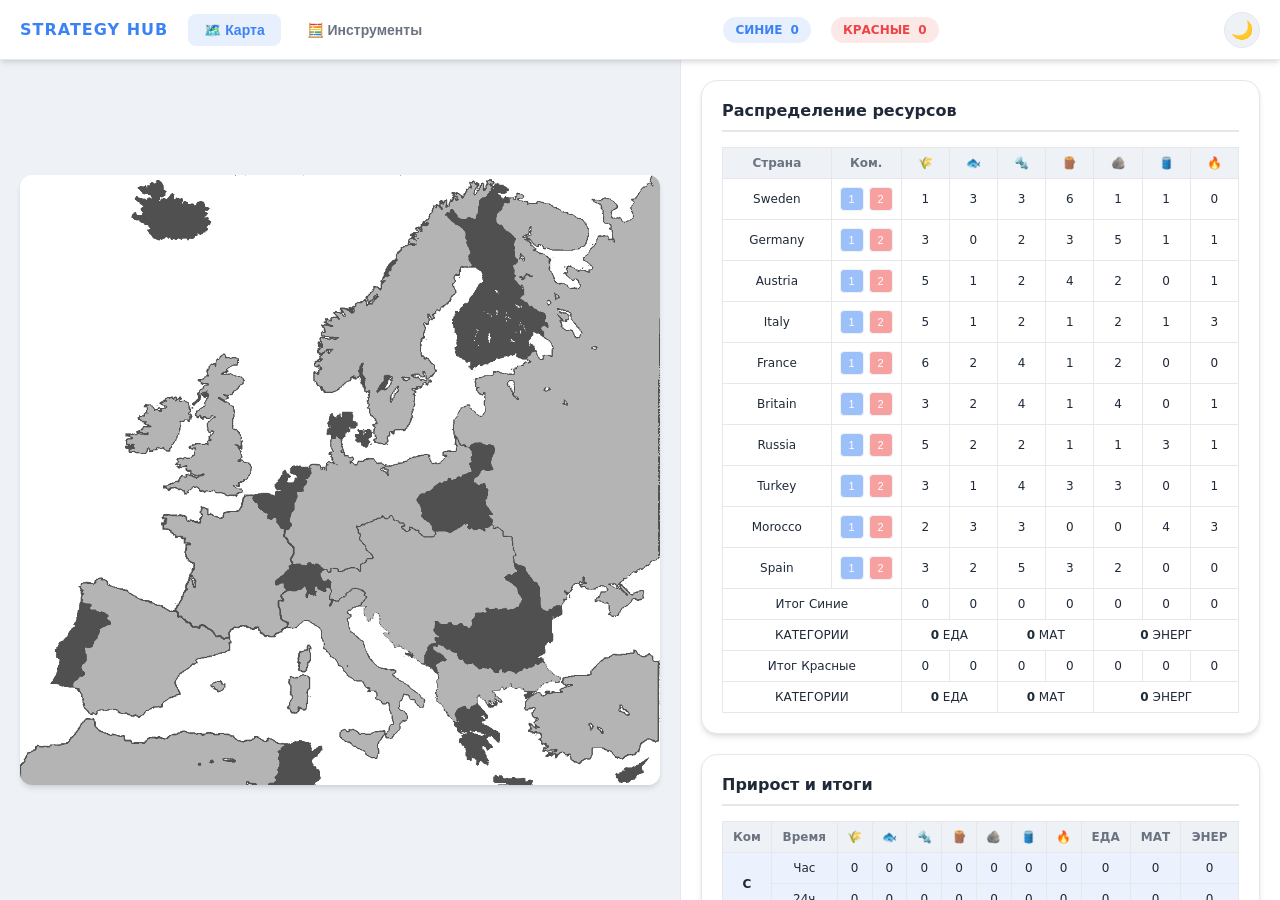
==== index.html @ 1a033792 "Update index.html" ====
<!DOCTYPE html>
<html lang="ru">
<head>
    <meta charset="UTF-8">
    <meta name="viewport" content="width=device-width, initial-scale=1.0">
    <title>Alliance Tools & Map</title>
    <!-- Подключение стилей -->
    <link rel="stylesheet" href="style.css">
</head>
<body>

<!-- =====================
     ШАПКА (HUD + НАВИГАЦИЯ)
===================== -->
<header class="top-hud">
    <div class="hud-left">
        <span class="game-title">STRATEGY HUB</span>
        <nav class="main-nav">
            <button class="nav-btn active" onclick="switchTab('map-view')">🗺️ Карта</button>
            <button class="nav-btn" onclick="switchTab('tools-view')">🧮 Инструменты</button>
        </nav>
    </div>

    <!-- Показатели команд (видны только на карте, но оставим в шапке) -->
    <div class="hud-center" id="team-scores">
        <div class="hud-team blue">
            <span>СИНИЕ</span>
            <span id="hud-blue-total">0</span>
        </div>
        <div class="hud-team red">
            <span>КРАСНЫЕ</span>
            <span id="hud-red-total">0</span>
        </div>
    </div>

    <div class="hud-right">
        <button id="themeToggle" class="theme-btn">🌙</button>
    </div>
</header>

<!-- =====================
     КОНТЕНТ
===================== -->
<main class="main-content">

    <!-- ВКЛАДКА 1: КАРТА (ИЗ INDEX.HTML) -->
    <div id="map-view" class="view-section active">
        <div class="container-map">
            <div class="map-wrapper">
                <div id="loader" class="loading-overlay">Загрузка карты...</div>
                <canvas id="gameCanvas"></canvas>
            </div>

            <div class="sidebar">
                <!-- РЕСУРСЫ -->
                <div class="card">
                    <h3>Распределение ресурсов</h3>
                    <div class="table-responsive">
                        <table id="resourceTable">
                            <thead>
                                <tr>
                                    <th align="left">Страна</th>
                                    <th width="70">Ком.</th>
                                    <th>🌾</th><th>🐟</th><th>🔩</th><th>🪵</th><th>🪨</th><th>🛢️</th><th>🔥</th>
                                </tr>
                            </thead>
                            <tbody id="tableBody"></tbody>
                            <tfoot>
                                <tr class="sum-row sum-blue">
                                    <td colspan="2">Итог Синие</td>
                                    <td id="sb0">0</td><td id="sb1">0</td><td id="sb2">0</td>
                                    <td id="sb3">0</td><td id="sb4">0</td><td id="sb5">0</td><td id="sb6">0</td>
                                </tr>
                                <tr class="cat-row sum-blue">
                                    <td colspan="2">КАТЕГОРИИ</td>
                                    <td colspan="2" id="cat-sb-food">0 <span class="cat-label">ЕДА</span></td>
                                    <td colspan="2" id="cat-sb-mats">0 <span class="cat-label">МАТ</span></td>
                                    <td colspan="3" id="cat-sb-ener">0 <span class="cat-label">ЭНЕРГ</span></td>
                                </tr>

                                <tr class="sum-row sum-red">
                                    <td colspan="2">Итог Красные</td>
                                    <td id="sr0">0</td><td id="sr1">0</td><td id="sr2">0</td>
                                    <td id="sr3">0</td><td id="sr4">0</td><td id="sr5">0</td><td id="sr6">0</td>
                                </tr>
                                <tr class="cat-row sum-red">
                                    <td colspan="2">КАТЕГОРИИ</td>
                                    <td colspan="2" id="cat-sr-food">0 <span class="cat-label">ЕДА</span></td>
                                    <td colspan="2" id="cat-sr-mats">0 <span class="cat-label">МАТ</span></td>
                                    <td colspan="3" id="cat-sr-ener">0 <span class="cat-label">ЭНЕРГ</span></td>
                                </tr>
                            </tfoot>
                        </table>
                    </div>
                </div>

                <!-- ПРИРОСТ -->
                <div class="card">
                    <h3>Прирост и итоги</h3>
                    <div class="table-responsive">
                        <table id="growthTable">
                            <thead>
                                <tr>
                                    <th>Ком</th>
                                    <th>Время</th>
                                    <th>🌾</th><th>🐟</th><th>🔩</th><th>🪵</th>
                                    <th>🪨</th><th>🛢️</th><th>🔥</th>
                                    <th>ЕДА</th><th>МАТ</th><th>ЭНЕР</th>
                                </tr>
                            </thead>
                            <tbody>
                                <tr class="row-blue">
                                    <td rowspan="2"><b>С</b></td>
                                    <td>Час</td>
                                    <td id="gbh0">0</td><td id="gbh1">0</td><td id="gbh2">0</td>
                                    <td id="gbh3">0</td><td id="gbh4">0</td><td id="gbh5">0</td><td id="gbh6">0</td>
                                    <td id="gbh-food">0</td><td id="gbh-mats">0</td><td id="gbh-ener">0</td>
                                </tr>
                                <tr class="row-blue">
                                    <td>24ч</td>
                                    <td id="gbd0">0</td><td id="gbd1">0</td><td id="gbd2">0</td>
                                    <td id="gbd3">0</td><td id="gbd4">0</td><td id="gbd5">0</td><td id="gbd6">0</td>
                                    <td id="gbd-food">0</td><td id="gbd-mats">0</td><td id="gbd-ener">0</td>
                                </tr>

                                <tr class="row-red">
                                    <td rowspan="2"><b>К</b></td>
                                    <td>Час</td>
                                    <td id="grh0">0</td><td id="grh1">0</td><td id="grh2">0</td>
                                    <td id="grh3">0</td><td id="grh4">0</td><td id="grh5">0</td><td id="grh6">0</td>
                                    <td id="grh-food">0</td><td id="grh-mats">0</td><td id="grh-ener">0</td>
                                </tr>
                                <tr class="row-red">
                                    <td>24ч</td>
                                    <td id="grd0">0</td><td id="grd1">0</td><td id="grd2">0</td>
                                    <td id="grd3">0</td><td id="grd4">0</td><td id="grd5">0</td><td id="grd6">0</td>
                                    <td id="grd-food">0</td><td id="grd-mats">0</td><td id="grd-ener">0</td>
                                </tr>
                            </tbody>
                        </table>
                    </div>
                </div>
            </div>
        </div>
    </div>

    <!-- ВКЛАДКА 2: ИНСТРУМЕНТЫ (Калькуляторы) -->
    <div id="tools-view" class="view-section hidden">
        <div class="tools-grid">
            
            <!-- 1. Калькулятор Времени (5km) -->
            <div class="card tool-card">
                <h3>⏳ Калькулятор времени</h3>
                <div class="form-group">
                    <label>Расстояние (км):</label>
                    <input type="number" id="time-distance" min="0" step="any" placeholder="Например: 50">
                </div>
                <div class="form-group">
                    <label>Скорость юнита (км/ч):</label>
                    <input type="number" id="time-speed" min="0" step="any" placeholder="Например: 35">
                </div>
                <div class="form-group">
                    <label>Скорость карты:</label>
                    <input type="number" id="time-mapSpeed" min="1" step="any" value="1">
                </div>
                <div class="form-group">
                    <label>Тип провинции:</label>
                    <select id="time-faction">
                        <option value="1">Своя провинция (100%)</option>
                        <option value="0.7">Дружеская (70%)</option>
                        <option value="0.35">Вражеская (35%)</option>
                    </select>
                </div>
                <div class="form-check">
                    <input type="checkbox" id="time-march">
                    <label for="time-march">Марш-бросок (+50%)</label>
                </div>
                <button class="btn btn-primary full-width" onclick="calcTimeTravel()">Рассчитать</button>
                <div class="result-box" id="time-result">Ожидание данных...</div>
            </div>

            <!-- 2. Калькулятор Дороги (Doroga) -->
            <div class="card tool-card">
                <h3>🛣️ Калькулятор дороги</h3>
                <div class="form-group">
                    <label>1-я половина (км) и Тип:</label>
                    <div class="input-row">
                        <input type="number" id="road-dist1" placeholder="Км">
                        <select id="road-terrain1">
                            <option value="neutral">Своя</option>
                            <option value="friendly">Друг</option>
                            <option value="enemy">Враг</option>
                        </select>
                    </div>
                </div>
                <div class="form-group">
                    <label>2-я половина (км) и Тип:</label>
                    <div class="input-row">
                        <input type="number" id="road-dist2" placeholder="Км">
                        <select id="road-terrain2">
                            <option value="neutral">Своя</option>
                            <option value="friendly">Друг</option>
                            <option value="enemy">Враг</option>
                        </select>
                    </div>
                </div>
                <div class="form-group">
                    <label>Скорость армии (км/ч):</label>
                    <input type="number" id="road-speed" placeholder="Скорость">
                </div>
                <div class="form-check">
                    <input type="checkbox" id="road-march">
                    <label for="road-march">Марш-бросок</label>
                </div>
                <button class="btn btn-primary full-width" onclick="calcRoadTravel()">Рассчитать время</button>
                <div class="result-box" id="road-result">Ожидание...</div>
            </div>

            <!-- 4. Калькулятор Морали (Moral) -->
            <div class="card tool-card">
                <h3>❤️ Калькулятор морали</h3>
                <div class="input-row">
                    <div class="form-group">
                        <label>Мораль своя (%):</label>
                        <input type="number" id="moral-val">
                    </div>
                    <div class="form-group">
                        <label>Мораль союзника:</label>
                        <input type="number" id="moral-ally">
                    </div>
                </div>
                <div class="form-group">
                    <label>Пехота (Текущ / Макс):</label>
                    <div class="input-row">
                        <input type="number" id="inf-hp" placeholder="HP">
                        <input type="number" id="inf-max" placeholder="Max">
                    </div>
                </div>
                <div class="form-group">
                    <label>Техника (Текущ / Макс):</label>
                    <div class="input-row">
                        <input type="number" id="tank-hp" placeholder="HP">
                        <input type="number" id="tank-max" placeholder="Max">
                    </div>
                </div>
                <button class="btn btn-primary full-width" onclick="calcMorale()">Рассчитать HP</button>
                <div class="result-box scrollable" id="moral-result">Результат...</div>
            </div>

        </div>
    </div>

</main>

<!-- Подключение скриптов -->
<script src="script.js"></script>
</body>
</html>
---- style.css ----
/* =====================
   ТЕМЫ (ДЕНЬ / НОЧЬ)
===================== */
:root {
    --bg: #eef2f6;
    --bg-soft: #ffffff;
    --bg-card: #ffffff;
    --text: #1f2937;
    --text-muted: #6b7280;
    --border: #e5e7eb;
    --input-bg: #f9fafb;
    --primary: #3b82f6;
    --primary-hover: #2563eb;
    --blue-soft: #e8f0fe;
    --red-soft: #fde8e8;
    --shadow: 0 4px 6px -1px rgba(0, 0, 0, 0.1), 0 2px 4px -1px rgba(0, 0, 0, 0.06);

    --team-blue: #3b82f6;
    --team-red: #ef4444;
}

body.dark {
    --bg: #0f172a;
    --bg-soft: #1e293b;
    --bg-card: #1e293b;
    --text: #e2e8f0;
    --text-muted: #94a3b8;
    --border: #334155;
    --input-bg: #020617;
    --primary: #60a5fa;
    --primary-hover: #3b82f6;
    --blue-soft: rgba(59, 130, 246, 0.2);
    --red-soft: rgba(239, 68, 68, 0.2);
    --shadow: 0 10px 15px -3px rgba(0, 0, 0, 0.5);
    
    --team-blue: #60a5fa;
    --team-red: #f87171;
}

* { box-sizing: border-box; }
body { margin: 0; font-family: 'Inter', system-ui, sans-serif; background: var(--bg); color: var(--text); transition: background .3s, color .3s; }

/* =====================
   LAYOUT & HUD
===================== */
.top-hud {
    position: fixed; top: 0; left: 0; right: 0; height: 60px;
    background: var(--bg-soft); border-bottom: 1px solid var(--border);
    display: flex; align-items: center; justify-content: space-between;
    padding: 0 20px; z-index: 1000; box-shadow: var(--shadow);
}

.hud-left { display: flex; align-items: center; gap: 20px; }
.game-title { font-weight: 800; letter-spacing: 1px; font-size: 16px; color: var(--primary); }

.main-nav { display: flex; gap: 10px; }
.nav-btn {
    background: transparent; border: none; padding: 8px 16px;
    color: var(--text-muted); font-weight: 600; cursor: pointer;
    border-radius: 8px; transition: all 0.2s; font-size: 14px;
}
.nav-btn:hover { background: var(--bg); color: var(--text); }
.nav-btn.active { background: var(--blue-soft); color: var(--primary); }

.hud-center { display: flex; gap: 20px; }
.hud-team {
    padding: 6px 12px; border-radius: 20px; font-size: 12px; font-weight: 700; display: flex; gap: 8px;
}
.hud-team.blue { background: var(--blue-soft); color: var(--team-blue); }
.hud-team.red { background: var(--red-soft); color: var(--team-red); }

.theme-btn {
    background: var(--bg); border: 1px solid var(--border);
    width: 36px; height: 36px; border-radius: 50%; cursor: pointer;
    display: flex; align-items: center; justify-content: center; font-size: 18px;
}

.main-content { padding-top: 60px; height: 100vh; overflow: hidden; }

/* =====================
   VIEW SECTIONS
===================== */
.view-section { height: 100%; width: 100%; display: none; overflow-y: auto; }
.view-section.active { display: block; }

/* MAP VIEW STYLES */
.container-map { display: flex; height: calc(100vh - 60px); }
.map-wrapper {
    flex: 1; background: var(--bg); position: relative;
    display: flex; align-items: center; justify-content: center; padding: 20px;
}
canvas { max-width: 100%; max-height: 90%; border-radius: 12px; box-shadow: var(--shadow); }
.loading-overlay {
    position: absolute; inset: 0; background: rgba(0,0,0,0.5); color: #fff;
    display: flex; align-items: center; justify-content: center; font-size: 20px; font-weight: bold;
    backdrop-filter: blur(5px); z-index: 10;
}

.sidebar {
    width: 600px; background: var(--bg-soft); border-left: 1px solid var(--border);
    padding: 20px; overflow-y: auto; display: flex; flex-direction: column; gap: 20px;
}

/* =====================
   TOOLS GRID (CALCULATORS)
===================== */
.tools-grid {
    padding: 30px;
    display: grid;
    grid-template-columns: repeat(auto-fit, minmax(350px, 1fr));
    gap: 25px;
    max-width: 1400px;
    margin: 0 auto;
}

.card {
    background: var(--bg-card); border: 1px solid var(--border);
    border-radius: 16px; padding: 20px; box-shadow: var(--shadow);
}
.large-card { grid-column: span 2; }
@media(max-width: 1000px) { .large-card { grid-column: span 1; } }

h3 { margin: 0 0 15px 0; font-size: 16px; color: var(--text); border-bottom: 2px solid var(--border); padding-bottom: 10px; }

/* FORMS */
.form-group { margin-bottom: 12px; }
.form-group label { display: block; font-size: 13px; font-weight: 500; color: var(--text-muted); margin-bottom: 5px; }
.input-row { display: flex; gap: 10px; }
.input-row > * { flex: 1; }

input[type="text"], input[type="number"], select, textarea {
    width: 100%; padding: 10px; border-radius: 8px;
    border: 1px solid var(--border); background: var(--input-bg); color: var(--text);
    font-family: inherit; font-size: 14px;
}
input:focus, select:focus, textarea:focus { outline: 2px solid var(--primary); border-color: transparent; }

.form-check { display: flex; align-items: center; gap: 8px; margin: 10px 0; font-size: 14px; }
.form-check input { width: 16px; height: 16px; }

.btn {
    border: none; padding: 10px 20px; border-radius: 8px; font-weight: 600; cursor: pointer;
    transition: transform 0.1s; font-size: 14px;
}
.btn:active { transform: scale(0.98); }
.btn-primary { background: var(--primary); color: #fff; }
.btn-primary:hover { background: var(--primary-hover); }
.full-width { width: 100%; margin-top: 10px; }

.result-box {
    margin-top: 15px; padding: 12px; border-radius: 8px;
    background: var(--blue-soft); color: var(--text);
    font-size: 14px; border: 1px solid var(--border);
}
.result-box.scrollable { max-height: 150px; overflow-y: auto; }

/* =====================
   TABLES (GAME & ALLIANCE)
===================== */
.table-responsive { overflow-x: auto; }
table { width: 100%; border-collapse: collapse; font-size: 12px; }
th, td { padding: 8px; border: 1px solid var(--border); text-align: center; }
th { background: var(--bg); color: var(--text-muted); font-weight: 600; }
.row-blue { background: rgba(59, 130, 246, 0.1); }
.row-red { background: rgba(239, 68, 68, 0.1); }

.alliance-list-container table { width: 100%; margin-top: 10px; }
.alliance-list-container tr { cursor: pointer; }
.alliance-list-container tr:hover { background: var(--bg); }

/* Buttons for Team Selection */
.btn-group { display: flex; justify-content: center; gap: 5px; }
.team-select-btn {
    width: 24px; height: 24px; border-radius: 4px; border: 1px solid var(--border);
    cursor: pointer; font-size: 11px; opacity: 0.5;
}
.team-select-btn.active { opacity: 1; transform: scale(1.1); box-shadow: 0 0 0 2px var(--text); }
.ts-blue { background: var(--team-blue); color: #fff; }
.ts-red { background: var(--team-red); color: #fff; }

/* MOBILE ADAPTATION */
@media (max-width: 900px) {
    .container-map { flex-direction: column; height: auto; }
    .map-wrapper { height: 350px; }
    .sidebar { width: 100%; height: auto; border-left: none; border-top: 1px solid var(--border); }
    .tools-grid { grid-template-columns: 1fr; padding: 15px; }
    .hud-center { display: none; } /* Скрываем счет в шапке на мобилках */
    .hud-left { gap: 10px; }
    .nav-btn span { display: none; } /* Можно скрыть текст, оставить иконки */
}
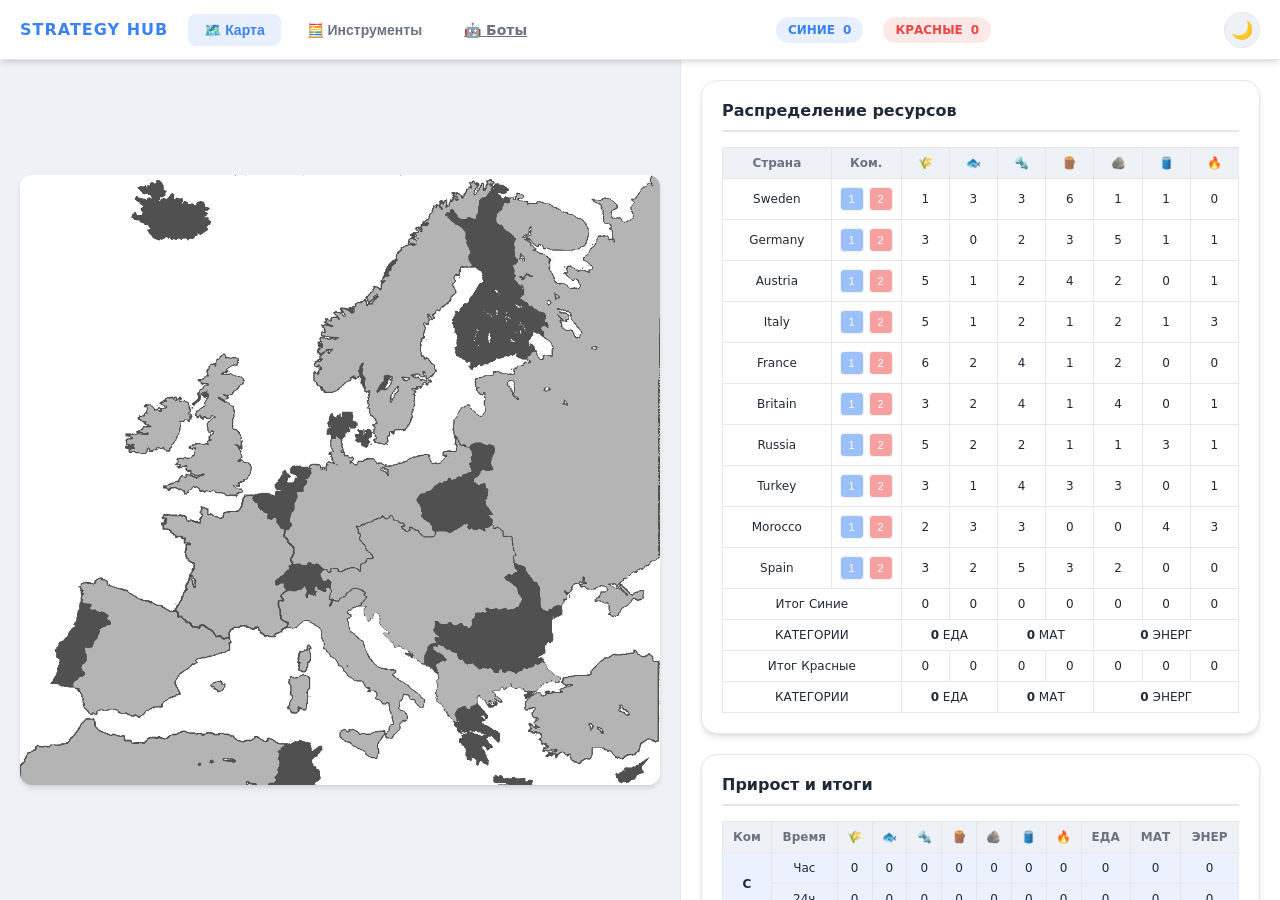
==== commit 87d4f271: "Update index.html" ====
--- a/index.html
+++ b/index.html
@@ -4,24 +4,21 @@
     <meta charset="UTF-8">
     <meta name="viewport" content="width=device-width, initial-scale=1.0">
     <title>Alliance Tools & Map</title>
-    <!-- Подключение стилей -->
     <link rel="stylesheet" href="style.css">
 </head>
 <body>
 
-<!-- =====================
-     ШАПКА (HUD + НАВИГАЦИЯ)
-===================== -->
 <header class="top-hud">
     <div class="hud-left">
         <span class="game-title">STRATEGY HUB</span>
         <nav class="main-nav">
             <button class="nav-btn active" onclick="switchTab('map-view')">🗺️ Карта</button>
             <button class="nav-btn" onclick="switchTab('tools-view')">🧮 Инструменты</button>
+               <!-- НОВАЯ КНОПКА -->
+    <a href="/sute/index.html" class="nav-btn">🤖 Боты</a>
         </nav>
     </div>
 
-    <!-- Показатели команд (видны только на карте, но оставим в шапке) -->
     <div class="hud-center" id="team-scores">
         <div class="hud-team blue">
             <span>СИНИЕ</span>
@@ -38,12 +35,8 @@
     </div>
 </header>
 
-<!-- =====================
-     КОНТЕНТ
-===================== -->
 <main class="main-content">
 
-    <!-- ВКЛАДКА 1: КАРТА (ИЗ INDEX.HTML) -->
     <div id="map-view" class="view-section active">
         <div class="container-map">
             <div class="map-wrapper">
@@ -52,7 +45,6 @@
             </div>
 
             <div class="sidebar">
-                <!-- РЕСУРСЫ -->
                 <div class="card">
                     <h3>Распределение ресурсов</h3>
                     <div class="table-responsive">
@@ -94,7 +86,6 @@
                     </div>
                 </div>
 
-                <!-- ПРИРОСТ -->
                 <div class="card">
                     <h3>Прирост и итоги</h3>
                     <div class="table-responsive">
@@ -144,29 +135,27 @@
         </div>
     </div>
 
-    <!-- ВКЛАДКА 2: ИНСТРУМЕНТЫ (Калькуляторы) -->
-    <div id="tools-view" class="view-section hidden">
+<div id="tools-view" class="view-section hidden">
         <div class="tools-grid">
             
-            <!-- 1. Калькулятор Времени (5km) -->
-            <div class="card tool-card">
-                <h3>⏳ Калькулятор времени</h3>
+            <div class="card tool-card">
+                <h3>⏳ Время хода</h3>
                 <div class="form-group">
                     <label>Расстояние (км):</label>
-                    <input type="number" id="time-distance" min="0" step="any" placeholder="Например: 50">
+                    <input type="number" id="time-distance" placeholder="Напр: 50">
                 </div>
                 <div class="form-group">
                     <label>Скорость юнита (км/ч):</label>
-                    <input type="number" id="time-speed" min="0" step="any" placeholder="Например: 35">
+                    <input type="number" id="time-speed" placeholder="Напр: 35">
                 </div>
                 <div class="form-group">
                     <label>Скорость карты:</label>
-                    <input type="number" id="time-mapSpeed" min="1" step="any" value="1">
+                    <input type="number" id="time-mapSpeed" value="1">
                 </div>
                 <div class="form-group">
                     <label>Тип провинции:</label>
                     <select id="time-faction">
-                        <option value="1">Своя провинция (100%)</option>
+                        <option value="1">Своя (100%)</option>
                         <option value="0.7">Дружеская (70%)</option>
                         <option value="0.35">Вражеская (35%)</option>
                     </select>
@@ -175,11 +164,10 @@
                     <input type="checkbox" id="time-march">
                     <label for="time-march">Марш-бросок (+50%)</label>
                 </div>
-                <button class="btn btn-primary full-width" onclick="calcTimeTravel()">Рассчитать</button>
-                <div class="result-box" id="time-result">Ожидание данных...</div>
-            </div>
-
-            <!-- 2. Калькулятор Дороги (Doroga) -->
+                <button class="btn-primary" onclick="calcTimeTravel()">Рассчитать</button>
+                <div class="result-box" id="time-result">Ожидание...</div>
+            </div>
+
             <div class="card tool-card">
                 <h3>🛣️ Калькулятор дороги</h3>
                 <div class="form-group">
@@ -212,11 +200,48 @@
                     <input type="checkbox" id="road-march">
                     <label for="road-march">Марш-бросок</label>
                 </div>
-                <button class="btn btn-primary full-width" onclick="calcRoadTravel()">Рассчитать время</button>
+                <button class="btn-primary" onclick="calcRoadTravel()">Рассчитать путь</button>
                 <div class="result-box" id="road-result">Ожидание...</div>
             </div>
 
-            <!-- 4. Калькулятор Морали (Moral) -->
+            <div class="card tool-card">
+                <h3>🏗️ Строительство</h3>
+                <div class="form-group">
+                    <label>Объект:</label>
+                    <select id="build-type">
+                        <optgroup label="Крепости (50 HP)">
+                            <option value="50|8">Крепость 1 ур (8ч)</option>
+                            <option value="50|16">Крепость 2 ур (16ч)</option>
+                            <option value="50|24">Крепость 3 ур (24ч)</option>
+                            <option value="50|32">Крепость 4 ур (32ч)</option>
+                            <option value="50|40">Крепость 5 ур (40ч)</option>
+                        </optgroup>
+                        <optgroup label="Инфраструктура">
+                            <option value="40|48">Фабрика (48ч)</option>
+                            <option value="40|24">Казармы (24ч)</option>
+                            <option value="60|72">Ж/Д / Порт (72ч)</option>
+                            <option value="60|24">Аэродром (24ч)</option>
+                        </optgroup>
+                    </select>
+                </div>
+                <div class="input-row">
+                    <div class="form-group">
+                        <label>Мораль (%):</label>
+                        <input type="number" id="build-morale" value="100">
+                    </div>
+                    <div class="form-group">
+                        <label>Тек. HP:</label>
+                        <input type="number" id="build-hp" value="0">
+                    </div>
+                </div>
+                <button class="btn-primary" onclick="calcConstruction()">Рассчитать стройку</button>
+                <div class="result-box" style="text-align: center;">
+                    <div style="font-size: 0.8rem; color: var(--text-muted);">Таймер при <span id="build-next-hp" style="color: var(--primary); font-weight: bold;">1</span> HP:</div>
+                    <div id="build-timer" style="font-size: 1.4rem; font-weight: bold; font-family: monospace; margin: 5px 0;">0д 00:00:00</div>
+                    <div id="build-info" style="font-size: 0.75rem; color: var(--text-muted);">Введите данные</div>
+                </div>
+            </div>
+
             <div class="card tool-card">
                 <h3>❤️ Калькулятор морали</h3>
                 <div class="input-row">
@@ -230,20 +255,20 @@
                     </div>
                 </div>
                 <div class="form-group">
-                    <label>Пехота (Текущ / Макс):</label>
+                    <label>Пехота (Тек / Макс):</label>
                     <div class="input-row">
                         <input type="number" id="inf-hp" placeholder="HP">
                         <input type="number" id="inf-max" placeholder="Max">
                     </div>
                 </div>
                 <div class="form-group">
-                    <label>Техника (Текущ / Макс):</label>
+                    <label>Техника (Тек / Макс):</label>
                     <div class="input-row">
                         <input type="number" id="tank-hp" placeholder="HP">
                         <input type="number" id="tank-max" placeholder="Max">
                     </div>
                 </div>
-                <button class="btn btn-primary full-width" onclick="calcMorale()">Рассчитать HP</button>
+                <button class="btn-primary" onclick="calcMorale()">Рассчитать HP</button>
                 <div class="result-box scrollable" id="moral-result">Результат...</div>
             </div>
 
@@ -252,7 +277,6 @@
 
 </main>
 
-<!-- Подключение скриптов -->
 <script src="script.js"></script>
 </body>
 </html>
--- a/style.css
+++ b/style.css
@@ -1,6 +1,3 @@
-/* =====================
-   ТЕМЫ (ДЕНЬ / НОЧЬ)
-===================== */
 :root {
     --bg: #eef2f6;
     --bg-soft: #ffffff;
@@ -14,7 +11,6 @@
     --blue-soft: #e8f0fe;
     --red-soft: #fde8e8;
     --shadow: 0 4px 6px -1px rgba(0, 0, 0, 0.1), 0 2px 4px -1px rgba(0, 0, 0, 0.06);
-
     --team-blue: #3b82f6;
     --team-red: #ef4444;
 }
@@ -32,7 +28,6 @@
     --blue-soft: rgba(59, 130, 246, 0.2);
     --red-soft: rgba(239, 68, 68, 0.2);
     --shadow: 0 10px 15px -3px rgba(0, 0, 0, 0.5);
-    
     --team-blue: #60a5fa;
     --team-red: #f87171;
 }
@@ -40,9 +35,6 @@
 * { box-sizing: border-box; }
 body { margin: 0; font-family: 'Inter', system-ui, sans-serif; background: var(--bg); color: var(--text); transition: background .3s, color .3s; }
 
-/* =====================
-   LAYOUT & HUD
-===================== */
 .top-hud {
     position: fixed; top: 0; left: 0; right: 0; height: 60px;
     background: var(--bg-soft); border-bottom: 1px solid var(--border);
@@ -63,9 +55,7 @@
 .nav-btn.active { background: var(--blue-soft); color: var(--primary); }
 
 .hud-center { display: flex; gap: 20px; }
-.hud-team {
-    padding: 6px 12px; border-radius: 20px; font-size: 12px; font-weight: 700; display: flex; gap: 8px;
-}
+.hud-team { padding: 6px 12px; border-radius: 20px; font-size: 12px; font-weight: 700; display: flex; gap: 8px; }
 .hud-team.blue { background: var(--blue-soft); color: var(--team-blue); }
 .hud-team.red { background: var(--red-soft); color: var(--team-red); }
 
@@ -77,86 +67,44 @@
 
 .main-content { padding-top: 60px; height: 100vh; overflow: hidden; }
 
-/* =====================
-   VIEW SECTIONS
-===================== */
 .view-section { height: 100%; width: 100%; display: none; overflow-y: auto; }
 .view-section.active { display: block; }
 
-/* MAP VIEW STYLES */
 .container-map { display: flex; height: calc(100vh - 60px); }
-.map-wrapper {
-    flex: 1; background: var(--bg); position: relative;
-    display: flex; align-items: center; justify-content: center; padding: 20px;
-}
+.map-wrapper { flex: 1; background: var(--bg); position: relative; display: flex; align-items: center; justify-content: center; padding: 20px; }
 canvas { max-width: 100%; max-height: 90%; border-radius: 12px; box-shadow: var(--shadow); }
-.loading-overlay {
-    position: absolute; inset: 0; background: rgba(0,0,0,0.5); color: #fff;
-    display: flex; align-items: center; justify-content: center; font-size: 20px; font-weight: bold;
-    backdrop-filter: blur(5px); z-index: 10;
-}
+.loading-overlay { position: absolute; inset: 0; background: rgba(0,0,0,0.5); color: #fff; display: flex; align-items: center; justify-content: center; font-size: 20px; font-weight: bold; backdrop-filter: blur(5px); z-index: 10; }
 
-.sidebar {
-    width: 600px; background: var(--bg-soft); border-left: 1px solid var(--border);
-    padding: 20px; overflow-y: auto; display: flex; flex-direction: column; gap: 20px;
-}
+.sidebar { width: 600px; background: var(--bg-soft); border-left: 1px solid var(--border); padding: 20px; overflow-y: auto; display: flex; flex-direction: column; gap: 20px; }
 
-/* =====================
-   TOOLS GRID (CALCULATORS)
-===================== */
-.tools-grid {
-    padding: 30px;
-    display: grid;
-    grid-template-columns: repeat(auto-fit, minmax(350px, 1fr));
-    gap: 25px;
-    max-width: 1400px;
-    margin: 0 auto;
-}
-
-.card {
-    background: var(--bg-card); border: 1px solid var(--border);
-    border-radius: 16px; padding: 20px; box-shadow: var(--shadow);
-}
+.tools-grid { padding: 30px; display: grid; grid-template-columns: repeat(auto-fit, minmax(300px, 1fr)); gap: 25px; max-width: 1400px; margin: 0 auto; }
+.card { background: var(--bg-card); border: 1px solid var(--border); border-radius: 16px; padding: 20px; box-shadow: var(--shadow); }
 .large-card { grid-column: span 2; }
 @media(max-width: 1000px) { .large-card { grid-column: span 1; } }
 
 h3 { margin: 0 0 15px 0; font-size: 16px; color: var(--text); border-bottom: 2px solid var(--border); padding-bottom: 10px; }
 
-/* FORMS */
 .form-group { margin-bottom: 12px; }
 .form-group label { display: block; font-size: 13px; font-weight: 500; color: var(--text-muted); margin-bottom: 5px; }
 .input-row { display: flex; gap: 10px; }
 .input-row > * { flex: 1; }
 
 input[type="text"], input[type="number"], select, textarea {
-    width: 100%; padding: 10px; border-radius: 8px;
-    border: 1px solid var(--border); background: var(--input-bg); color: var(--text);
-    font-family: inherit; font-size: 14px;
+    width: 100%; padding: 10px; border-radius: 8px; border: 1px solid var(--border); background: var(--input-bg); color: var(--text); font-family: inherit; font-size: 14px;
 }
 input:focus, select:focus, textarea:focus { outline: 2px solid var(--primary); border-color: transparent; }
 
 .form-check { display: flex; align-items: center; gap: 8px; margin: 10px 0; font-size: 14px; }
 .form-check input { width: 16px; height: 16px; }
 
-.btn {
-    border: none; padding: 10px 20px; border-radius: 8px; font-weight: 600; cursor: pointer;
-    transition: transform 0.1s; font-size: 14px;
-}
+.btn { border: none; padding: 10px 20px; border-radius: 8px; font-weight: 600; cursor: pointer; transition: transform 0.1s; font-size: 14px; }
 .btn:active { transform: scale(0.98); }
-.btn-primary { background: var(--primary); color: #fff; }
+.btn-primary { background: var(--primary); color: #fff; width: 100%; padding: 12px; border-radius: 8px; font-weight: 700; border: none; cursor: pointer; transition: 0.2s; margin-top: 10px; }
 .btn-primary:hover { background: var(--primary-hover); }
-.full-width { width: 100%; margin-top: 10px; }
 
-.result-box {
-    margin-top: 15px; padding: 12px; border-radius: 8px;
-    background: var(--blue-soft); color: var(--text);
-    font-size: 14px; border: 1px solid var(--border);
-}
+.result-box { margin-top: 15px; padding: 12px; border-radius: 8px; background: var(--blue-soft); color: var(--text); font-size: 14px; border: 1px solid var(--border); }
 .result-box.scrollable { max-height: 150px; overflow-y: auto; }
 
-/* =====================
-   TABLES (GAME & ALLIANCE)
-===================== */
 .table-responsive { overflow-x: auto; }
 table { width: 100%; border-collapse: collapse; font-size: 12px; }
 th, td { padding: 8px; border: 1px solid var(--border); text-align: center; }
@@ -167,24 +115,18 @@
 .alliance-list-container table { width: 100%; margin-top: 10px; }
 .alliance-list-container tr { cursor: pointer; }
 .alliance-list-container tr:hover { background: var(--bg); }
-
-/* Buttons for Team Selection */
 .btn-group { display: flex; justify-content: center; gap: 5px; }
-.team-select-btn {
-    width: 24px; height: 24px; border-radius: 4px; border: 1px solid var(--border);
-    cursor: pointer; font-size: 11px; opacity: 0.5;
-}
+.team-select-btn { width: 24px; height: 24px; border-radius: 4px; border: 1px solid var(--border); cursor: pointer; font-size: 11px; opacity: 0.5; }
 .team-select-btn.active { opacity: 1; transform: scale(1.1); box-shadow: 0 0 0 2px var(--text); }
 .ts-blue { background: var(--team-blue); color: #fff; }
 .ts-red { background: var(--team-red); color: #fff; }
 
-/* MOBILE ADAPTATION */
 @media (max-width: 900px) {
     .container-map { flex-direction: column; height: auto; }
     .map-wrapper { height: 350px; }
     .sidebar { width: 100%; height: auto; border-left: none; border-top: 1px solid var(--border); }
     .tools-grid { grid-template-columns: 1fr; padding: 15px; }
-    .hud-center { display: none; } /* Скрываем счет в шапке на мобилках */
+    .hud-center { display: none; } 
     .hud-left { gap: 10px; }
-    .nav-btn span { display: none; } /* Можно скрыть текст, оставить иконки */
+    .nav-btn span { display: none; } 
 }
